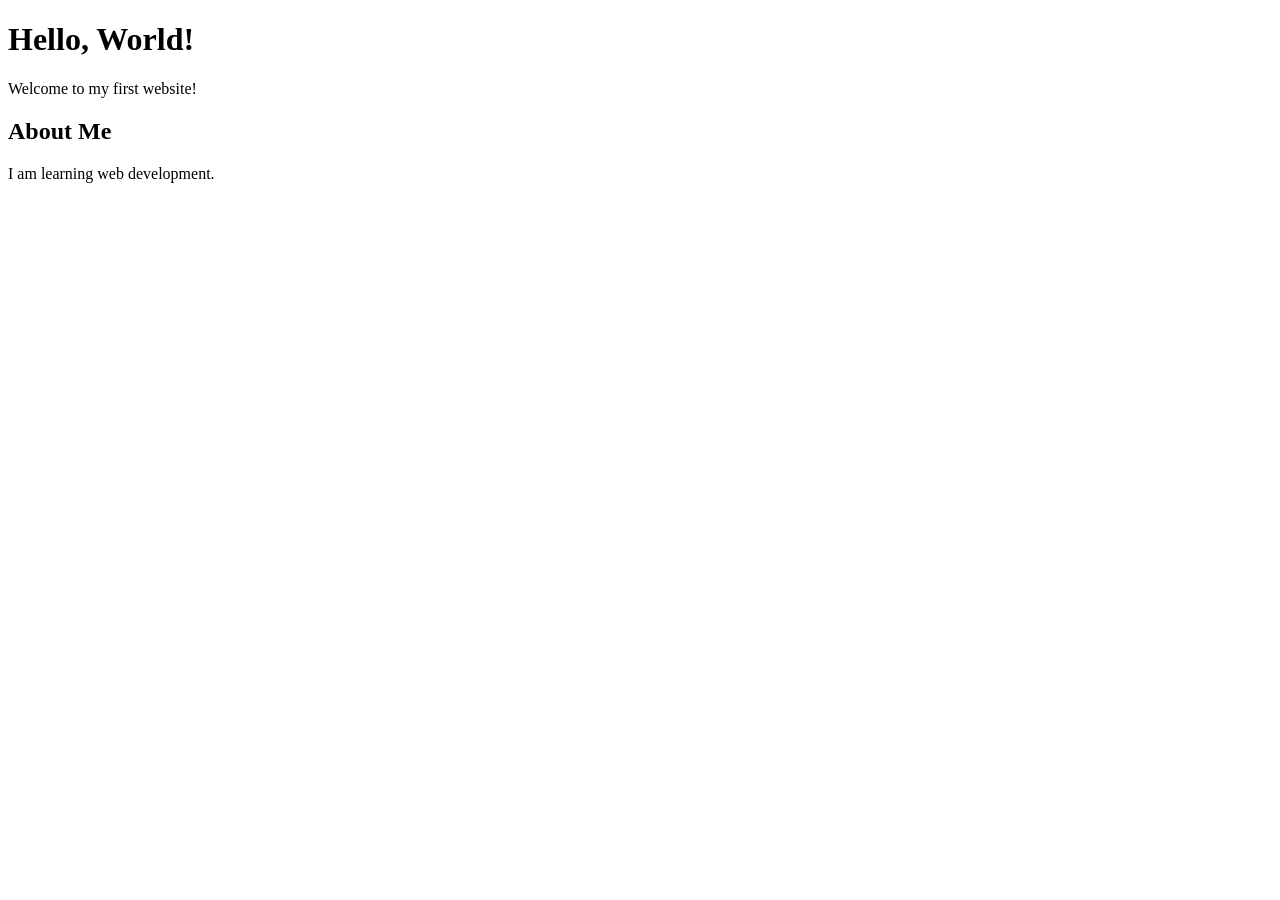
==== index.html @ bbe082ac "Create index.html" ====
<!DOCTYPE html>
<html lang="en">
<head>
  <meta charset="UTF-8">
  <meta name="viewport" content="width=device-width, initial-scale=1.0">
  <title>My First Website</title>
</head>
<body>
  <h1>Hello, World!</h1>
  <p>Welcome to my first website!</p>

  <h2>About Me</h2>
  <p>I am learning web development.</p>
</body>
</html>
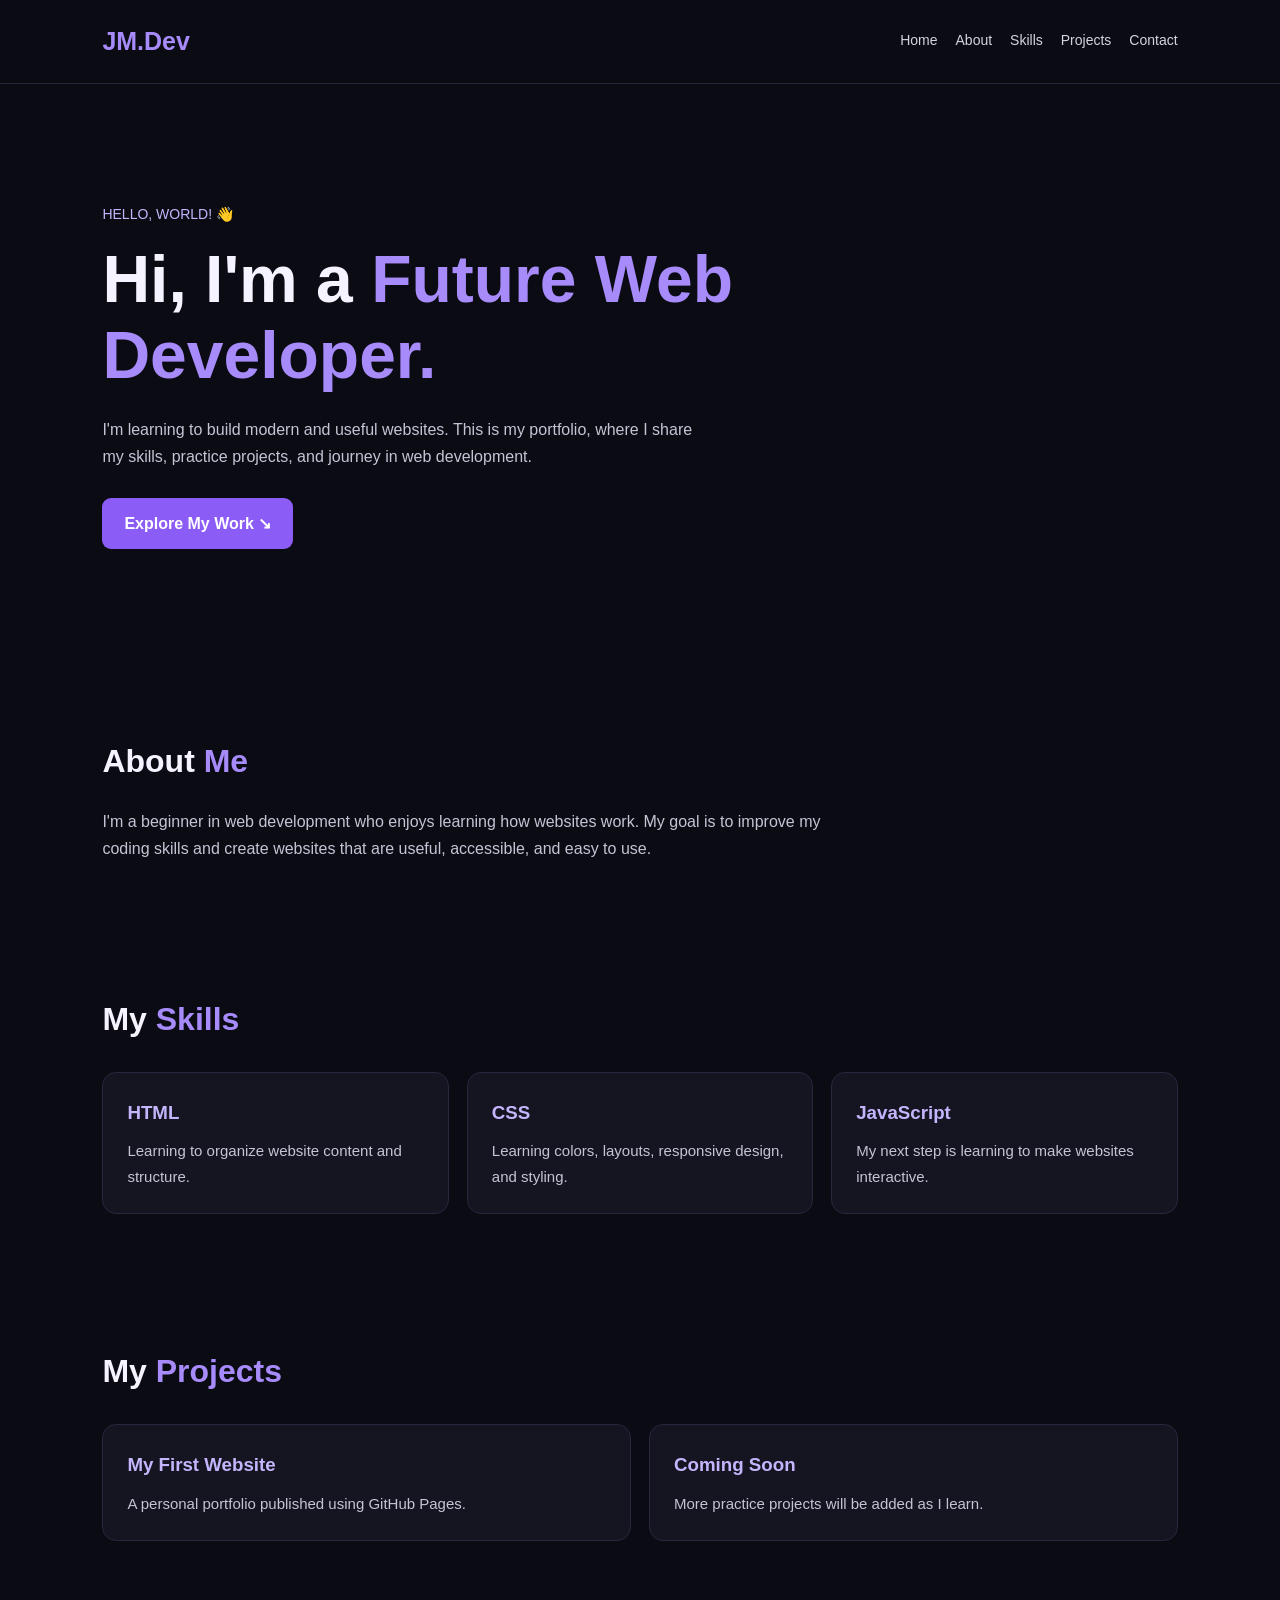
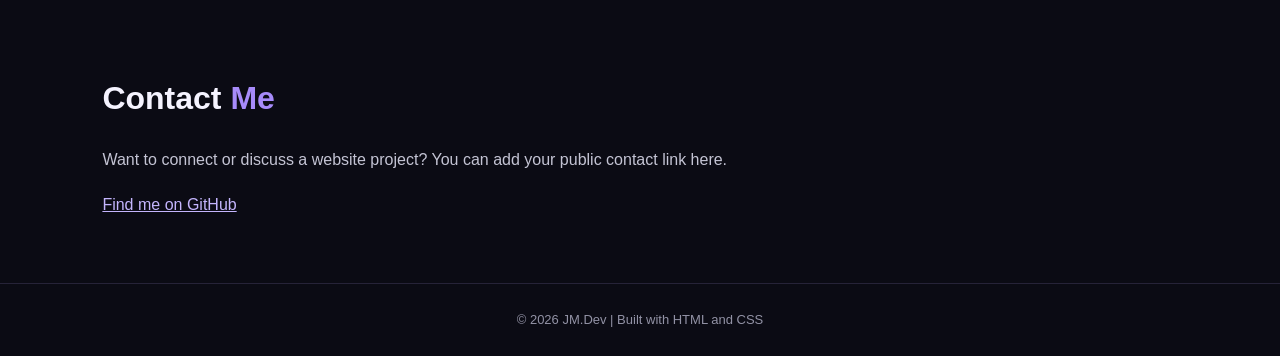
==== commit 8dde7587: "Enhance index.html with SEO and styling updates Added meta description and updated title for SEO. In" ====
--- a/index.html
+++ b/index.html
@@ -3,13 +3,266 @@
 <head>
   <meta charset="UTF-8">
   <meta name="viewport" content="width=device-width, initial-scale=1.0">
-  <title>My First Website</title>
+  <meta name="description" content="My personal web developer portfolio">
+  <title>JM.Dev | Portfolio</title>
+
+  <style>
+    * {
+      margin: 0;
+      padding: 0;
+      box-sizing: border-box;
+      scroll-behavior: smooth;
+    }
+
+    body {
+      font-family: Arial, sans-serif;
+      background: #0b0b14;
+      color: #f5f3ff;
+      line-height: 1.7;
+    }
+
+    header {
+      padding: 20px 8%;
+      display: flex;
+      justify-content: space-between;
+      align-items: center;
+      gap: 20px;
+      flex-wrap: wrap;
+      border-bottom: 1px solid #262338;
+    }
+
+    .logo {
+      font-size: 25px;
+      font-weight: bold;
+      color: #a78bfa;
+    }
+
+    nav {
+      display: flex;
+      flex-wrap: wrap;
+      gap: 18px;
+    }
+
+    nav a {
+      color: #d4d4e0;
+      text-decoration: none;
+      font-size: 14px;
+    }
+
+    nav a:hover {
+      color: #a78bfa;
+    }
+
+    .hero {
+      min-height: 65vh;
+      padding: 100px 8%;
+      display: flex;
+      flex-direction: column;
+      align-items: flex-start;
+      justify-content: center;
+    }
+
+    .tag {
+      color: #c4b5fd;
+      margin-bottom: 15px;
+      font-size: 14px;
+    }
+
+    h1 {
+      font-size: clamp(38px, 7vw, 66px);
+      line-height: 1.15;
+      max-width: 750px;
+      margin-bottom: 22px;
+    }
+
+    h1 span, h2 span {
+      color: #a78bfa;
+    }
+
+    .intro {
+      max-width: 600px;
+      color: #c4c4d4;
+      margin-bottom: 28px;
+    }
+
+    .button {
+      display: inline-block;
+      background: #8b5cf6;
+      color: white;
+      padding: 12px 22px;
+      border-radius: 9px;
+      text-decoration: none;
+      font-weight: bold;
+    }
+
+    .button:hover {
+      background: #7c3aed;
+    }
+
+    section.content {
+      padding: 65px 8%;
+    }
+
+    h2 {
+      font-size: 32px;
+      margin-bottom: 20px;
+    }
+
+    .muted {
+      color: #c4c4d4;
+      max-width: 750px;
+    }
+
+    .cards {
+      display: grid;
+      grid-template-columns: repeat(auto-fit, minmax(220px, 1fr));
+      gap: 18px;
+      margin-top: 25px;
+    }
+
+    .card {
+      background: #151522;
+      border: 1px solid #29263d;
+      border-radius: 14px;
+      padding: 24px;
+    }
+
+    .card h3 {
+      color: #c4b5fd;
+      margin-bottom: 10px;
+    }
+
+    .card p {
+      color: #c4c4d4;
+      font-size: 15px;
+    }
+
+    .contact a {
+      color: #c4b5fd;
+    }
+
+    footer {
+      text-align: center;
+      color: #9292a5;
+      padding: 25px;
+      border-top: 1px solid #262338;
+      font-size: 13px;
+    }
+
+    @media (max-width: 500px) {
+      header {
+        padding: 18px 5%;
+      }
+
+      nav {
+        gap: 12px;
+      }
+
+      .hero, section.content {
+        padding-left: 6%;
+        padding-right: 6%;
+      }
+
+      .hero {
+        padding-top: 75px;
+        padding-bottom: 75px;
+      }
+    }
+  </style>
 </head>
+
 <body>
-  <h1>Hello, World!</h1>
-  <p>Welcome to my first website!</p>
-
-  <h2>About Me</h2>
-  <p>I am learning web development.</p>
+  <header>
+    <div class="logo">JM.Dev</div>
+
+    <nav>
+      <a href="#home">Home</a>
+      <a href="#about">About</a>
+      <a href="#skills">Skills</a>
+      <a href="#projects">Projects</a>
+      <a href="#contact">Contact</a>
+    </nav>
+  </header>
+
+  <main>
+    <section class="hero" id="home">
+      <p class="tag">HELLO, WORLD! 👋</p>
+
+      <h1>Hi, I'm a <span>Future Web Developer.</span></h1>
+
+      <p class="intro">
+        I'm learning to build modern and useful websites.
+        This is my portfolio, where I share my skills,
+        practice projects, and journey in web development.
+      </p>
+
+      <a class="button" href="#projects">Explore My Work ↘</a>
+    </section>
+
+    <section class="content" id="about">
+      <h2>About <span>Me</span></h2>
+
+      <p class="muted">
+        I'm a beginner in web development who enjoys learning
+        how websites work. My goal is to improve my coding skills
+        and create websites that are useful, accessible, and easy to use.
+      </p>
+    </section>
+
+    <section class="content" id="skills">
+      <h2>My <span>Skills</span></h2>
+
+      <div class="cards">
+        <article class="card">
+          <h3>HTML</h3>
+          <p>Learning to organize website content and structure.</p>
+        </article>
+
+        <article class="card">
+          <h3>CSS</h3>
+          <p>Learning colors, layouts, responsive design, and styling.</p>
+        </article>
+
+        <article class="card">
+          <h3>JavaScript</h3>
+          <p>My next step is learning to make websites interactive.</p>
+        </article>
+      </div>
+    </section>
+
+    <section class="content" id="projects">
+      <h2>My <span>Projects</span></h2>
+
+      <div class="cards">
+        <article class="card">
+          <h3>My First Website</h3>
+          <p>A personal portfolio published using GitHub Pages.</p>
+        </article>
+
+        <article class="card">
+          <h3>Coming Soon</h3>
+          <p>More practice projects will be added as I learn.</p>
+        </article>
+      </div>
+    </section>
+
+    <section class="content contact" id="contact">
+      <h2>Contact <span>Me</span></h2>
+
+      <p class="muted">
+        Want to connect or discuss a website project?
+        You can add your public contact link here.
+      </p>
+
+      <!-- Replace the example link with your own public contact link. -->
+      <p style="margin-top: 18px;">
+        <a href="https://github.com/">Find me on GitHub</a>
+      </p>
+    </section>
+  </main>
+
+  <footer>
+    © 2026 JM.Dev | Built with HTML and CSS
+  </footer>
 </body>
 </html>
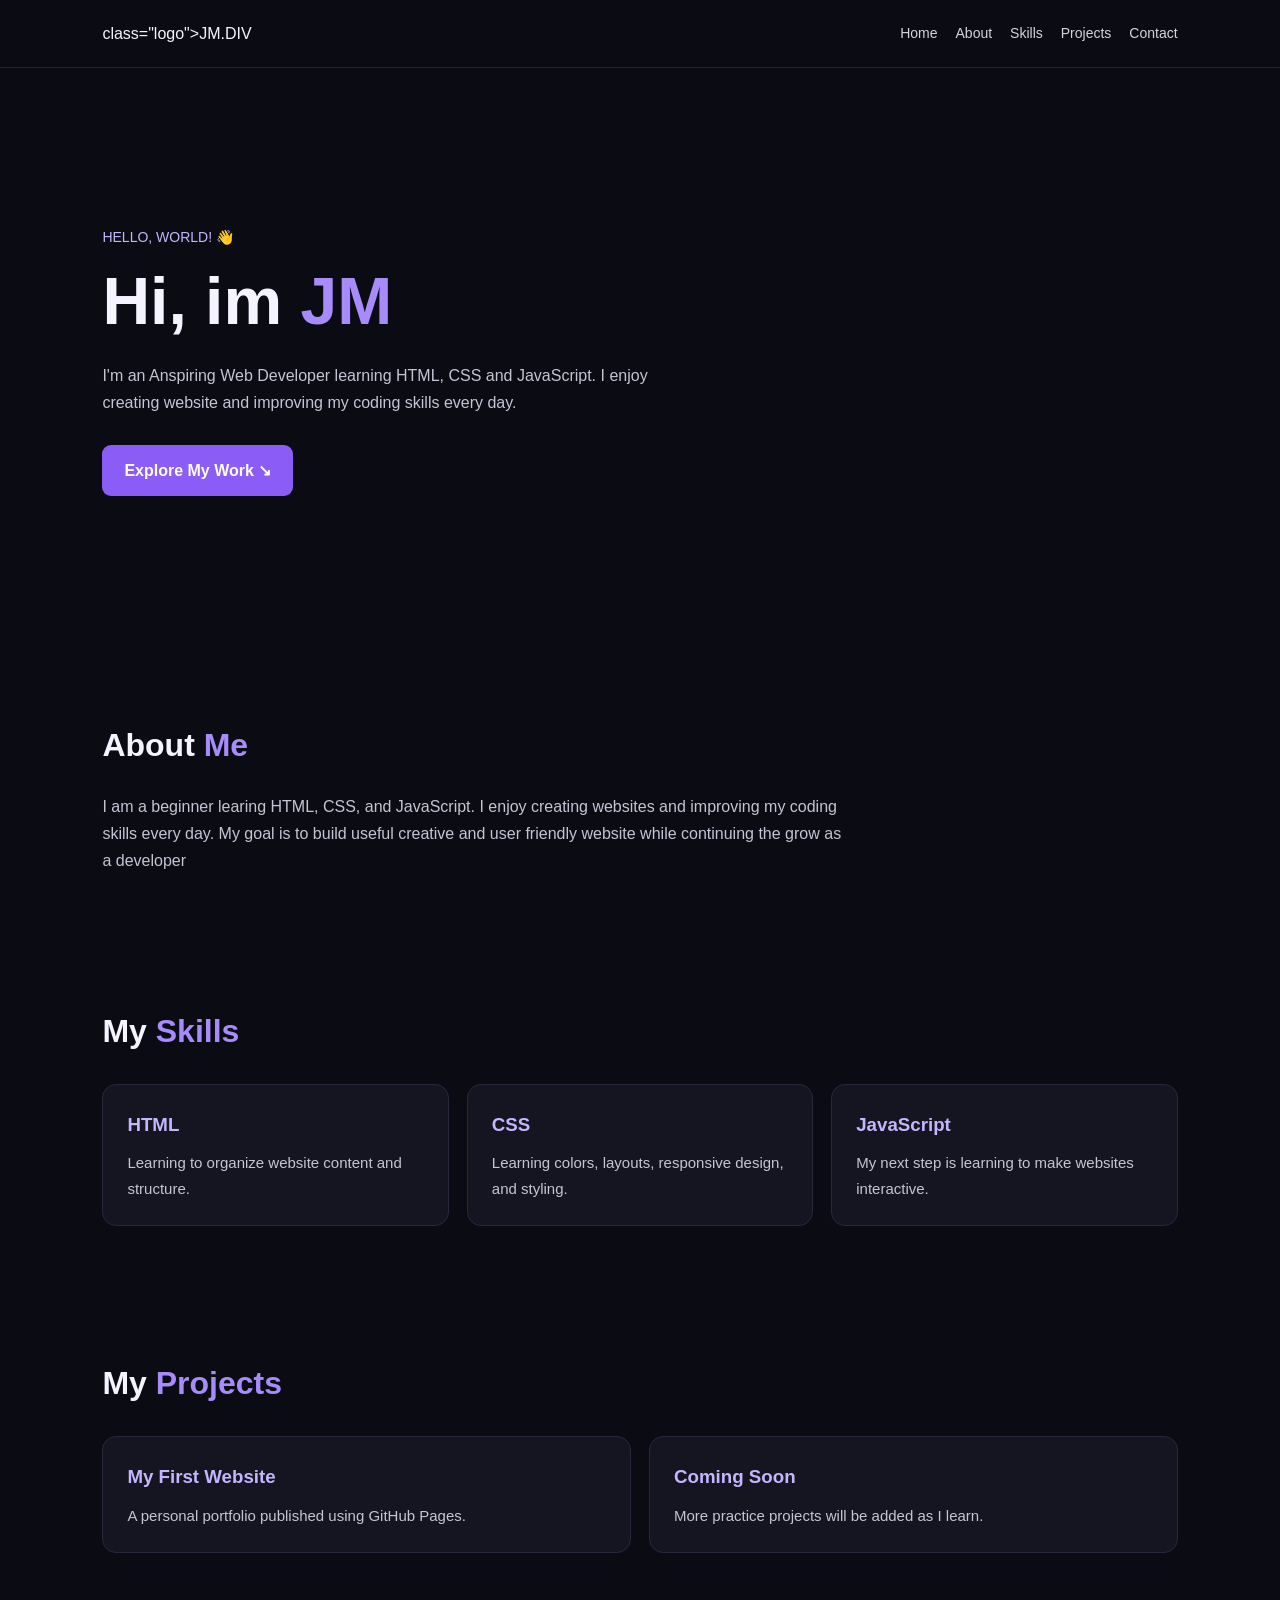
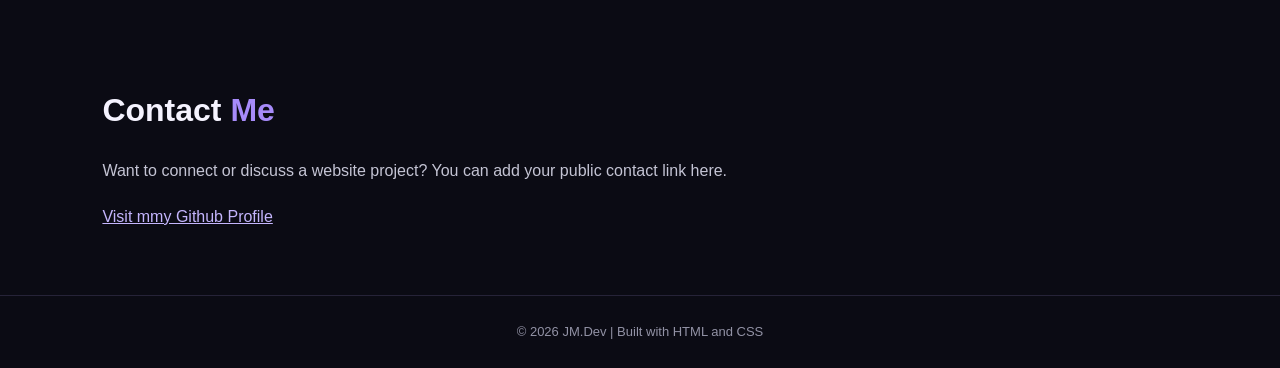
==== commit 7c93c5d9: "Revise portfolio content and branding Updated title, logo, and various text content to reflect perso" ====
--- a/index.html
+++ b/index.html
@@ -4,7 +4,7 @@
   <meta charset="UTF-8">
   <meta name="viewport" content="width=device-width, initial-scale=1.0">
   <meta name="description" content="My personal web developer portfolio">
-  <title>JM.Dev | Portfolio</title>
+  <title>JM.Dev | Anspiring Web Developer</title>
 
   <style>
     * {
@@ -173,7 +173,7 @@
 
 <body>
   <header>
-    <div class="logo">JM.Dev</div>
+    <div> class="logo">JM<span>.DIV</span></div>
 
     <nav>
       <a href="#home">Home</a>
@@ -186,14 +186,15 @@
 
   <main>
     <section class="hero" id="home">
+
+      
       <p class="tag">HELLO, WORLD! 👋</p>
 
-      <h1>Hi, I'm a <span>Future Web Developer.</span></h1>
+      <h1>Hi, im <span>JM</span></h1>
 
       <p class="intro">
-        I'm learning to build modern and useful websites.
-        This is my portfolio, where I share my skills,
-        practice projects, and journey in web development.
+        I'm an Anspiring Web Developer learning HTML, CSS and JavaScript. I enjoy creating website
+        and improving my coding skills  every day.
       </p>
 
       <a class="button" href="#projects">Explore My Work ↘</a>
@@ -203,9 +204,11 @@
       <h2>About <span>Me</span></h2>
 
       <p class="muted">
-        I'm a beginner in web development who enjoys learning
-        how websites work. My goal is to improve my coding skills
-        and create websites that are useful, accessible, and easy to use.
+       I am a beginner learing HTML, CSS, and JavaScript.
+        I enjoy creating websites and improving my coding 
+        skills every day. My goal is to build useful creative and user friendly
+        website while continuing the grow as a developer
+  
       </p>
     </section>
 
@@ -256,7 +259,9 @@
 
       <!-- Replace the example link with your own public contact link. -->
       <p style="margin-top: 18px;">
-        <a href="https://github.com/">Find me on GitHub</a>
+        <a href="https://github.com/johnmikepromentera771-ux">
+          Visit mmy Github Profile
+        </a>
       </p>
     </section>
   </main>
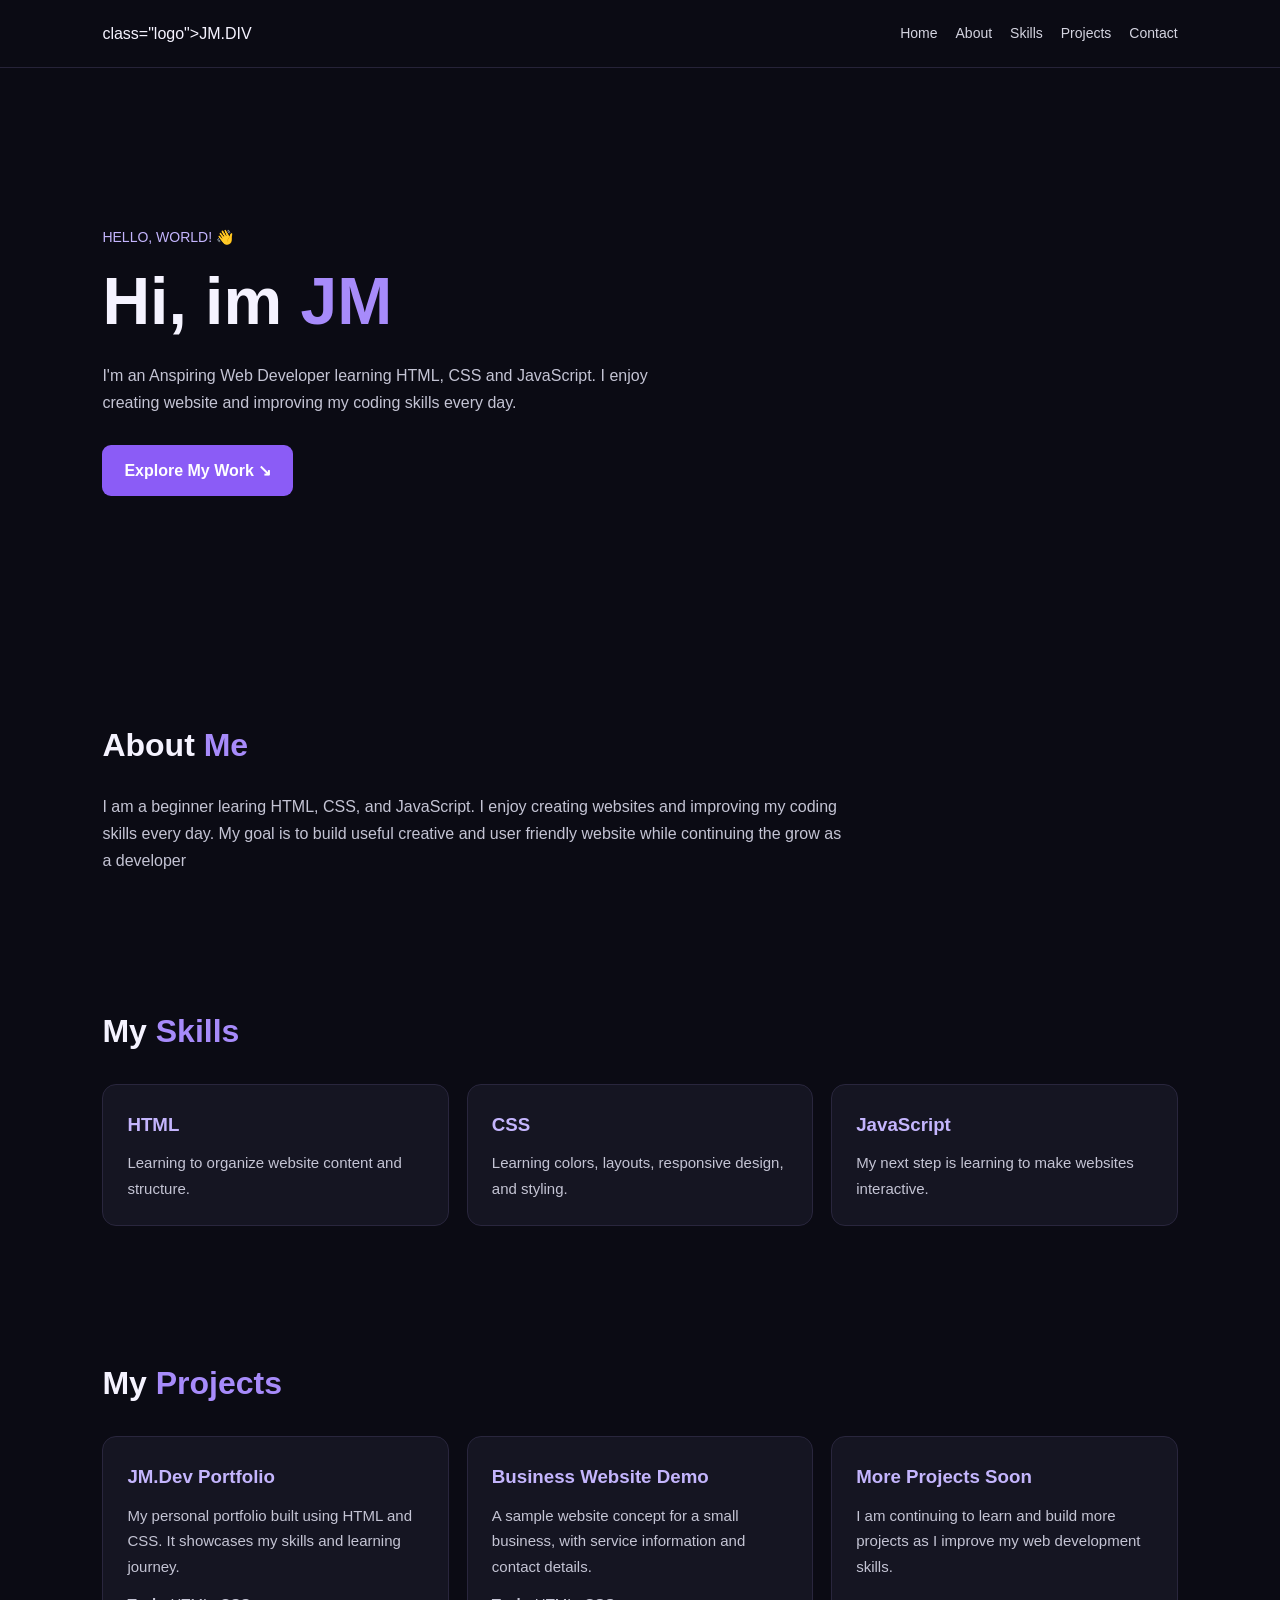
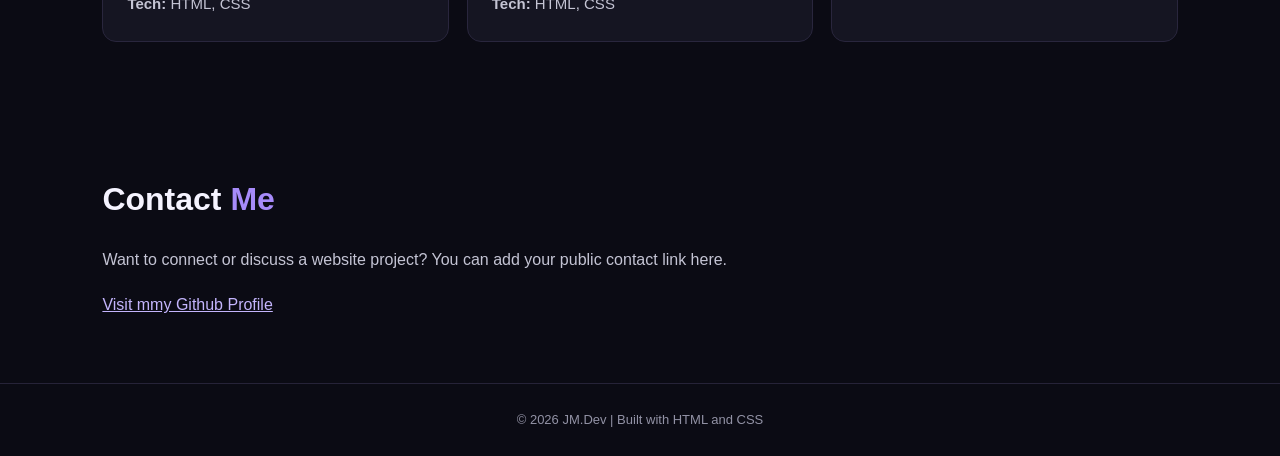
==== commit 21b27d0f: "Revise projects section in index.html Updated project section with new project details and removed p" ====
--- a/index.html
+++ b/index.html
@@ -234,20 +234,40 @@
     </section>
 
     <section class="content" id="projects">
-      <h2>My <span>Projects</span></h2>
-
-      <div class="cards">
-        <article class="card">
-          <h3>My First Website</h3>
-          <p>A personal portfolio published using GitHub Pages.</p>
-        </article>
-
-        <article class="card">
-          <h3>Coming Soon</h3>
-          <p>More practice projects will be added as I learn.</p>
-        </article>
-      </div>
-    </section>
+  <h2>My <span>Projects</span></h2>
+
+  <div class="cards">
+    <article class="card">
+      <h3>JM.Dev Portfolio</h3>
+      <p>
+        My personal portfolio built using HTML and CSS.
+        It showcases my skills and learning journey.
+      </p>
+      <p style="margin-top: 12px;">
+        <strong>Tech:</strong> HTML, CSS
+      </p>
+    </article>
+
+    <article class="card">
+      <h3>Business Website Demo</h3>
+      <p>
+        A sample website concept for a small business,
+        with service information and contact details.
+      </p>
+      <p style="margin-top: 12px;">
+        <strong>Tech:</strong> HTML, CSS
+      </p>
+    </article>
+
+    <article class="card">
+      <h3>More Projects Soon</h3>
+      <p>
+        I am continuing to learn and build more projects
+        as I improve my web development skills.
+      </p>
+    </article>
+  </div>
+</section>
 
     <section class="content contact" id="contact">
       <h2>Contact <span>Me</span></h2>
